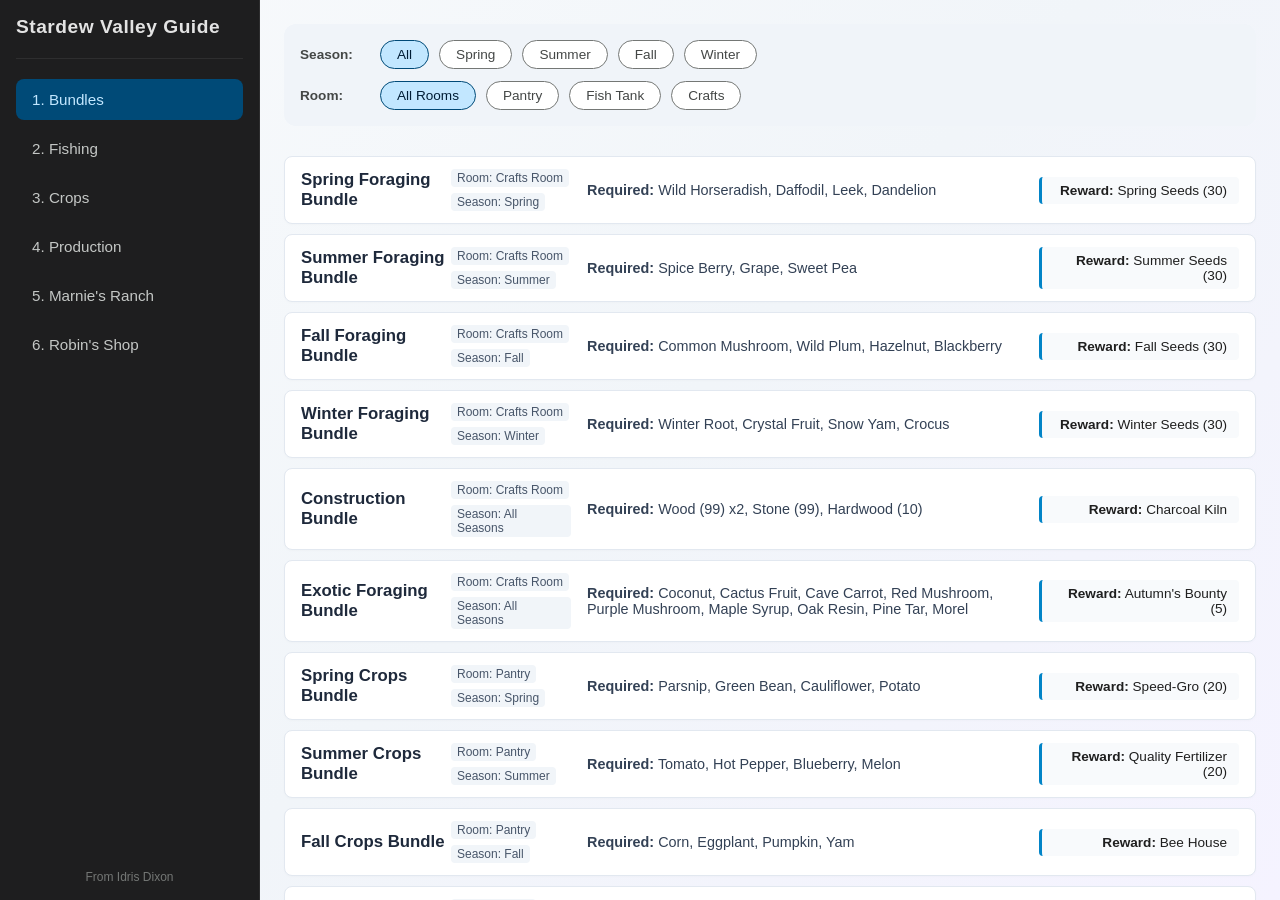
==== stardew/index.html @ 5dd16cc0 "Add zelda lobby" ====
<!DOCTYPE html>
<html lang="en">
<head>
    <meta charset="UTF-8">
    <meta name="viewport" content="width=device-width, initial-scale=1.0">
    <title>Stardew Valley Guide</title>
    <link rel="stylesheet" href="style.css">
</head>
<body>

    <div class="app-container">
        
        <aside class="sidebar">
            <div class="sidebar-header">
                <h2>Stardew Valley Guide</h2>
            </div>
            <nav class="sidebar-nav">
                <button class="nav-item active" onclick="switchMainTab('bundles-panel', this)">1. Bundles</button>
                <button class="nav-item" onclick="switchMainTab('fishing-panel', this)">2. Fishing</button>
                <button class="nav-item" onclick="switchMainTab('crops-panel', this)">3. Crops</button>
                <button class="nav-item" onclick="switchMainTab('artisan-panel', this)">4. Production</button>
                <button class="nav-item" onclick="switchMainTab('marnie-panel', this)">5. Marnie's Ranch</button>
                <button class="nav-item" onclick="switchMainTab('robin-panel', this)">6. Robin's Shop</button>
            </nav>
            <div class="sidebar-footer">
                <p>From Idris Dixon</p>
            </div>
        </aside>

        <main class="main-content">
            
            <div id="bundles-panel" class="tab-panel active">
                <div class="filter-container">
                    <div class="filter-group">
                        <span class="filter-label">Season:</span>
                        <button class="filter-btn active" onclick="filterSeason('All')">All</button>
                        <button class="filter-btn" onclick="filterSeason('Spring')">Spring</button>
                        <button class="filter-btn" onclick="filterSeason('Summer')">Summer</button>
                        <button class="filter-btn" onclick="filterSeason('Fall')">Fall</button>
                        <button class="filter-btn" onclick="filterSeason('Winter')">Winter</button>
                    </div>
                    <div class="filter-group">
                        <span class="filter-label">Room:</span>
                        <button class="filter-btn active" onclick="filterRoom('All')">All Rooms</button>
                        <button class="filter-btn" onclick="filterRoom('Pantry')">Pantry</button>
                        <button class="filter-btn" onclick="filterRoom('Fish Tank')">Fish Tank</button>
                        <button class="filter-btn" onclick="filterRoom('Crafts Room')">Crafts</button>
                    </div>
                </div>
                <div class="bundle-grid" id="bundle-container"></div>
            </div>

            <div id="fishing-panel" class="tab-panel">
                <div class="filter-container">
                    <div class="filter-group">
                        <span class="filter-label">Season:</span>
                        <button class="filter-btn active" onclick="filterFish('season', 'All', this)">All</button>
                        <button class="filter-btn" onclick="filterFish('season', 'Spring', this)">Spring</button>
                        <button class="filter-btn" onclick="filterFish('season', 'Summer', this)">Summer</button>
                        <button class="filter-btn" onclick="filterFish('season', 'Fall', this)">Fall</button>
                        <button class="filter-btn" onclick="filterFish('season', 'Winter', this)">Winter</button>
                    </div>
                    <div class="filter-group">
                        <span class="filter-label">Location:</span>
                        <button class="filter-btn active" onclick="filterFish('location', 'All', this)">All Locations</button>
                        <button class="filter-btn" onclick="filterFish('location', 'River', this)">River</button>
                        <button class="filter-btn" onclick="filterFish('location', 'Ocean', this)">Ocean</button>
                        <button class="filter-btn" onclick="filterFish('location', 'Mountain', this)">Mountain</button>
                    </div>
                </div>
                <div class="bundle-grid" id="fishing-container"></div>
            </div>

            <div id="crops-panel" class="tab-panel">
                <div class="filter-container">
                    <div class="filter-group">
                        <span class="filter-label">Season:</span>
                        <button class="filter-btn active" onclick="filterCrop('All', this)">All Seasons</button>
                        <button class="filter-btn" onclick="filterCrop('Spring', this)">Spring</button>
                        <button class="filter-btn" onclick="filterCrop('Summer', this)">Summer</button>
                        <button class="filter-btn" onclick="filterCrop('Fall', this)">Fall</button>
                    </div>
                </div>
                <div class="bundle-grid" id="crops-container"></div>
            </div>

            <div id="artisan-panel" class="tab-panel">
                <div class="bundle-grid" id="artisan-container"></div>
            </div>

            <div id="marnie-panel" class="tab-panel">
                <div class="filter-container">
                    <div class="filter-group">
                        <span class="filter-label">Category:</span>
                        <button class="filter-btn active" onclick="filterRanch('All', this)">All Items</button>
                        <button class="filter-btn" onclick="filterRanch('Livestock', this)">Livestock</button>
                        <button class="filter-btn" onclick="filterRanch('Shop', this)">Tools & Goods</button>
                    </div>
                </div>
                <div class="bundle-grid" id="ranch-container"></div>
            </div>

            <div id="robin-panel" class="tab-panel">
                <div class="filter-container">
                    <div class="filter-group">
                        <span class="filter-label">Infrastructure:</span>
                        <button class="filter-btn active" onclick="filterRobin('All', this)">All</button>
                        <button class="filter-btn" onclick="filterRobin('Housing', this)">Housing</button>
                        <button class="filter-btn" onclick="filterRobin('Animal', this)">Animal</button>
                        <button class="filter-btn" onclick="filterRobin('Utility', this)">Utility</button>
                    </div>
                </div>
                <div class="bundle-grid" id="robin-container"></div>
            </div>

        </main>
    </div>

    <script src="app.js"></script>
</body>
</html>
---- stardew/style.css ----
/* ================= 🌌 全局重置与基础底调 ================= */
* {
    margin: 0;
    padding: 0;
    box-sizing: border-box;
    font-family: -apple-system, BlinkMacSystemFont, "Segoe UI", Roboto, Helvetica, Arial, sans-serif;
}

body {
    background-color: #f8f9fa;
    color: #1f1f1f;
    height: 100vh;
    overflow: hidden;
}

/* 页面总容器 */
.app-container {
    display: flex;
    width: 100vw;
    height: 100vh;
}

/* ================= 🏢 左侧边栏高级样式 (Sidebar) ================= */
.sidebar {
    width: 260px;
    background-color: #1e1e1f; 
    color: #e3e3e3;
    display: flex;
    flex-direction: column;
    justify-content: space-between;
    padding: 16px;
    flex-shrink: 0; 
    border-right: 1px solid #2e2e2f;
}

.sidebar-header {
    display: flex;
    align-items: center;
    justify-content: space-between;
    padding-bottom: 20px;
    border-bottom: 1px solid #2e2e2f;
}

.sidebar-header h2 {
    font-size: 1.2rem;
    font-weight: 600;
    letter-spacing: 0.5px;
}

.version-tag {
    font-size: 0.75rem;
    background-color: #333335;
    padding: 2px 6px;
    border-radius: 4px;
    color: #9aa0a6;
}

.sidebar-nav {
    display: flex;
    flex-direction: column;
    gap: 8px;
    margin-top: 20px;
    flex-grow: 1;
}

.nav-item {
    width: 100%;
    background: none;
    border: none;
    color: #c4c7c5;
    padding: 12px 16px;
    text-align: left;
    font-size: 0.95rem;
    border-radius: 8px;
    cursor: pointer;
    transition: all 0.2s ease;
}

.nav-item:hover {
    background-color: #2b2a2b;
    color: #fff;
}

.nav-item.active {
    background-color: #004a77;
    color: #c2e7ff;
    font-weight: 500;
}

.sidebar-footer {
    font-size: 0.75rem;
    color: #747775;
    text-align: center;
    padding-top: 10px;
}

/* ================= 📄 右侧主视窗：轻量静态底色 ================= */
.main-content {
    flex-grow: 1;
    height: 100%;
    overflow-y: auto;
    padding: 24px;
    background: linear-gradient(135deg, #f8fafc 0%, #f1f5f9 50%, #f5f3ff 100%);
    background-attachment: fixed;
}

/* 模块面板显隐控制 */
.tab-panel {
    display: none;
    flex-direction: column;
    gap: 20px;
}

.tab-panel.active {
    display: flex;
}

/* ================= 🎛️ 二级胶囊筛选器容器 ================= */
.filter-container {
    background-color: #f0f4f9;
    border-radius: 12px;
    padding: 16px;
    display: flex;
    flex-direction: column;
    gap: 12px;
}

.filter-group {
    display: flex;
    align-items: center;
    gap: 10px;
    flex-wrap: wrap;
}

.filter-label {
    font-size: 0.85rem;
    font-weight: 600;
    color: #444746;
    min-width: 70px;
}

.filter-btn {
    background-color: #ffffff;
    border: 1px solid #747775;
    color: #444746;
    padding: 6px 16px;
    border-radius: 100px; 
    font-size: 0.85rem;
    cursor: pointer;
    transition: all 0.2s;
}

.filter-btn:hover {
    background-color: #eaeef6;
}

.filter-btn.active {
    background-color: #c2e7ff;
    border-color: #004a77;
    color: #001d35;
    font-weight: 500;
}

/* ================= 🃏 完美归位：扁平工整单行列表（完全对齐图4） ================= */
.bundle-grid, #crops-container {
    display: flex !important;
    flex-direction: column !important;
    gap: 10px !important;
    margin-top: 10px;
    width: 100%;
}

/* 强制让普通卡片和Crops卡片都变成图4那种精致的单行扁平条 */
.card, .crop-card {
    background: #ffffff !important; 
    border: 1px solid #e2e8f0 !important; 
    border-radius: 8px !important;
    padding: 12px 16px !important;
    display: flex !important;
    flex-direction: row !important; /* 强制单行横向对齐 */
    align-items: center !important;
    justify-content: space-between !important;
    width: 100% !important;       
    box-shadow: 0 1px 3px rgba(0,0,0,0.02) !important;
    transition: background-color 0.15s, transform 0.1s;
}

.card:hover, .crop-card:hover {
    transform: translateX(4px) !important;
    background-color: #f8fafc !important;
}

/* 统一最左侧名称标题宽度 */
.card h2, .crop-header h2 {
    font-size: 1.05rem !important;
    font-weight: 600 !important;
    border-bottom: none !important;
    margin-bottom: 0 !important;
    width: 150px !important; 
    flex-shrink: 0 !important;
    color: #1e293b !important;
}

/* 统一紧随其后的属性小标签 */
.meta-info, .crop-meta {
    display: flex !important;
    gap: 6px !important;
    margin-bottom: 0 !important;
    width: 120px !important; 
    flex-shrink: 0 !important;
    flex-wrap: wrap !important; 
}

.badge, .crop-badge {
    font-size: 0.75rem !important;
    padding: 2px 6px !important;
    border-radius: 4px !important;
    background-color: #f1f5f9 !important;
    color: #475569 !important;
}

/* 统一中间的核心文本区域（强制变成图4那样的横向单行流） */
.card-details, .crop-stats {
    display: flex !important;
    flex-direction: row !important; 
    gap: 20px !important;
    font-size: 0.9rem !important;
    color: #334155 !important;
    flex-grow: 1 !important; 
    padding: 0 16px !important;
    flex-wrap: wrap !important; 
    background: none !important; /* 移除任何卡片背景底框 */
}

/* 修复Crops数据行的内部布局 */
.crop-stats .stat-row {
    display: flex !important;
    gap: 4px !important;
}

/* 统一最右侧的淡色独立高亮区域（比如利润或奖励） */
.reward, .crop-profit {
    margin-top: 0 !important;
    padding: 6px 12px !important;
    background-color: #f8fafc !important;
    border-left: 3px solid #0284c7 !important;
    border-radius: 4px !important;
    font-size: 0.85rem !important;
    width: 200px !important; 
    text-align: right !important;
    flex-shrink: 0 !important; 
    border-top: none !important; /* 移除虚线 */
    color: #1f1f1f !important;
}

/* ================= 📱 移动端自适应 ================= */
@media (max-width: 768px) {
    .card, .crop-card {
        flex-direction: column !important;
        align-items: flex-start !important;
        gap: 8px !important;
    }
    .card h2, .crop-header h2 { width: 100% !important; }
    .meta-info, .crop-meta { width: 100% !important; }
    .card-details, .crop-stats { padding: 0 !important; flex-direction: column !important; gap: 4px !important; }
    .reward, .crop-profit { width: 100% !important; text-align: left !important; }

    .app-container { flex-direction: column; height: 100vh; width: 100vw; }
    .sidebar { width: 100%; height: auto; padding: 12px 16px 8px 16px; border-right: none; border-bottom: 1px solid #2e2e2f; gap: 8px; }
    .sidebar-header { padding-bottom: 8px; border-bottom: none; }
    .sidebar-header h2 { font-size: 1.1rem; }
    .sidebar-nav { flex-direction: row; margin-top: 0; gap: 6px; overflow-x: auto; padding-bottom: 6px; }
    .sidebar-nav::-webkit-scrollbar { display: none; }
    .nav-item { white-space: nowrap; padding: 6px 12px; font-size: 0.85rem; width: auto; text-align: center; }
    .sidebar-footer { display: none; }
    .main-content { padding: 12px; height: calc(100vh - 100px); overflow-y: auto; }
    .filter-container { padding: 10px; gap: 8px; }
    .filter-btn { padding: 4px 12px; font-size: 0.8rem; }
}
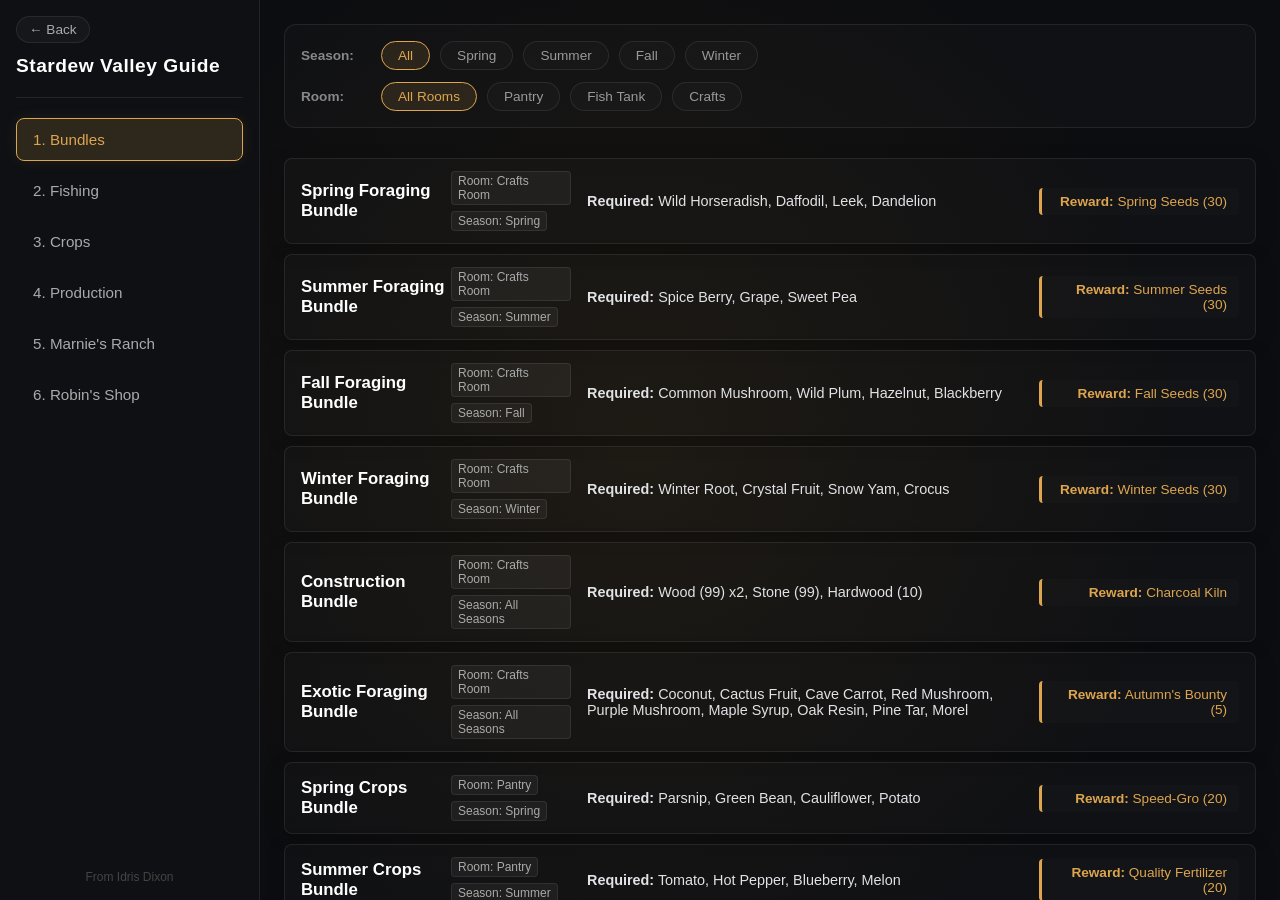
==== commit 47d9e7f1: "Add files via upload" ====
--- a/stardew/index.html
+++ b/stardew/index.html
@@ -12,6 +12,7 @@
         
         <aside class="sidebar">
             <div class="sidebar-header">
+                <a href="../index.html" class="back-home-link">← Back</a>
                 <h2>Stardew Valley Guide</h2>
             </div>
             <nav class="sidebar-nav">
--- a/stardew/style.css
+++ b/stardew/style.css
@@ -1,4 +1,4 @@
-/* ================= 🌌 全局重置与基础底调 ================= */
+/* ================= 🌌 全局重置与暗黑底调 (全面统一塞尔达) ================= */
 * {
     margin: 0;
     padding: 0;
@@ -6,9 +6,18 @@
     font-family: -apple-system, BlinkMacSystemFont, "Segoe UI", Roboto, Helvetica, Arial, sans-serif;
 }
 
+:root {
+    --bg-color: #0c0d10;
+    --text-color: #f0f2f5;
+    --stardew-neon: #dda54e;   /* 星露谷专属：标志性复古麦穗金霓虹 */
+    --table-border: rgba(255, 255, 255, 0.08);
+    --card-bg: rgba(255, 255, 255, 0.02);
+    --focus-bg: rgba(221, 165, 78, 0.08);
+}
+
 body {
-    background-color: #f8f9fa;
-    color: #1f1f1f;
+    background-color: var(--bg-color);
+    color: var(--text-color);
     height: 100vh;
     overflow: hidden;
 }
@@ -18,41 +27,45 @@
     display: flex;
     width: 100vw;
     height: 100vh;
+    background: radial-gradient(circle at center, #1a1610 0%, #0c0d10 70%); /* 微金暗黑渐变底色 */
 }
 
 /* ================= 🏢 左侧边栏高级样式 (Sidebar) ================= */
 .sidebar {
     width: 260px;
-    background-color: #1e1e1f; 
+    background-color: rgba(16, 17, 22, 0.8);
     color: #e3e3e3;
     display: flex;
     flex-direction: column;
     justify-content: space-between;
     padding: 16px;
     flex-shrink: 0; 
-    border-right: 1px solid #2e2e2f;
+    border-right: 1px solid var(--table-border);
 }
 
 .sidebar-header {
     display: flex;
-    align-items: center;
-    justify-content: space-between;
+    flex-direction: column; /* 调整为纵向包裹返回键与标题 */
+    gap: 12px;
     padding-bottom: 20px;
-    border-bottom: 1px solid #2e2e2f;
+    border-bottom: 1px solid var(--table-border);
+    align-items: flex-start;
 }
 
 .sidebar-header h2 {
     font-size: 1.2rem;
     font-weight: 600;
     letter-spacing: 0.5px;
+    color: #fff;
 }
 
 .version-tag {
     font-size: 0.75rem;
-    background-color: #333335;
+    background-color: rgba(255, 255, 255, 0.05);
     padding: 2px 6px;
     border-radius: 4px;
-    color: #9aa0a6;
+    color: #888;
+    border: 1px solid var(--table-border);
 }
 
 .sidebar-nav {
@@ -66,42 +79,44 @@
 .nav-item {
     width: 100%;
     background: none;
-    border: none;
-    color: #c4c7c5;
+    border: 1px solid transparent;
+    color: #aaa;
     padding: 12px 16px;
     text-align: left;
     font-size: 0.95rem;
     border-radius: 8px;
     cursor: pointer;
-    transition: all 0.2s ease;
+    transition: all 0.25s ease;
 }
 
 .nav-item:hover {
-    background-color: #2b2a2b;
+    border-color: rgba(221, 165, 78, 0.4);
     color: #fff;
+    background-color: rgba(255, 255, 255, 0.02);
 }
 
 .nav-item.active {
-    background-color: #004a77;
-    color: #c2e7ff;
+    background: rgba(221, 165, 78, 0.15);
+    border-color: var(--stardew-neon);
+    color: var(--stardew-neon);
     font-weight: 500;
+    box-shadow: 0 0 15px rgba(221, 165, 78, 0.1);
 }
 
 .sidebar-footer {
     font-size: 0.75rem;
-    color: #747775;
+    color: #444;
     text-align: center;
     padding-top: 10px;
 }
 
-/* ================= 📄 右侧主视窗：轻量静态底色 ================= */
+/* ================= 📄 右侧主视窗 ================= */
 .main-content {
     flex-grow: 1;
     height: 100%;
     overflow-y: auto;
     padding: 24px;
-    background: linear-gradient(135deg, #f8fafc 0%, #f1f5f9 50%, #f5f3ff 100%);
-    background-attachment: fixed;
+    background: transparent; /* 移除原本的亮色渐变，采用总容器的全局暗黑 */
 }
 
 /* 模块面板显隐控制 */
@@ -117,7 +132,8 @@
 
 /* ================= 🎛️ 二级胶囊筛选器容器 ================= */
 .filter-container {
-    background-color: #f0f4f9;
+    background: var(--card-bg);
+    border: 1px solid var(--table-border);
     border-radius: 12px;
     padding: 16px;
     display: flex;
@@ -135,14 +151,14 @@
 .filter-label {
     font-size: 0.85rem;
     font-weight: 600;
-    color: #444746;
+    color: #888;
     min-width: 70px;
 }
 
 .filter-btn {
-    background-color: #ffffff;
-    border: 1px solid #747775;
-    color: #444746;
+    background-color: rgba(255, 255, 255, 0.02);
+    border: 1px solid var(--table-border);
+    color: #999;
     padding: 6px 16px;
     border-radius: 100px; 
     font-size: 0.85rem;
@@ -151,17 +167,18 @@
 }
 
 .filter-btn:hover {
-    background-color: #eaeef6;
+    border-color: rgba(221, 165, 78, 0.3);
+    color: #fff;
 }
 
 .filter-btn.active {
-    background-color: #c2e7ff;
-    border-color: #004a77;
-    color: #001d35;
+    background: rgba(221, 165, 78, 0.12);
+    border-color: var(--stardew-neon);
+    color: var(--stardew-neon);
     font-weight: 500;
 }
 
-/* ================= 🃏 完美归位：扁平工整单行列表（完全对齐图4） ================= */
+/* ================= 🃏 完美归位：保持单行扁平化，注入塞尔达硬核边框科技感 ================= */
 .bundle-grid, #crops-container {
     display: flex !important;
     flex-direction: column !important;
@@ -170,27 +187,28 @@
     width: 100%;
 }
 
-/* 强制让普通卡片和Crops卡片都变成图4那种精致的单行扁平条 */
+/* 覆盖卡片样式：亮白变深邃暗黑，灰边变科幻极细边 */
 .card, .crop-card {
-    background: #ffffff !important; 
-    border: 1px solid #e2e8f0 !important; 
+    background: var(--card-bg) !important; 
+    border: 1px solid var(--table-border) !important; 
     border-radius: 8px !important;
     padding: 12px 16px !important;
     display: flex !important;
-    flex-direction: row !important; /* 强制单行横向对齐 */
+    flex-direction: row !important; /* 核心：完美保留你的单行排版 */
     align-items: center !important;
     justify-content: space-between !important;
     width: 100% !important;       
-    box-shadow: 0 1px 3px rgba(0,0,0,0.02) !important;
-    transition: background-color 0.15s, transform 0.1s;
+    box-shadow: 0 4px 20px rgba(0,0,0,0.2) !important;
+    transition: all 0.25s ease !important;
 }
 
 .card:hover, .crop-card:hover {
     transform: translateX(4px) !important;
-    background-color: #f8fafc !important;
-}
-
-/* 统一最左侧名称标题宽度 */
+    background-color: rgba(255, 255, 255, 0.04) !important;
+    border-color: rgba(221, 165, 78, 0.3) !important;
+}
+
+/* 统一最左侧名称标题颜色 */
 .card h2, .crop-header h2 {
     font-size: 1.05rem !important;
     font-weight: 600 !important;
@@ -198,10 +216,10 @@
     margin-bottom: 0 !important;
     width: 150px !important; 
     flex-shrink: 0 !important;
-    color: #1e293b !important;
-}
-
-/* 统一紧随其后的属性小标签 */
+    color: #ffffff !important; /* 变白 */
+}
+
+/* 属性小标签 */
 .meta-info, .crop-meta {
     display: flex !important;
     gap: 6px !important;
@@ -215,21 +233,22 @@
     font-size: 0.75rem !important;
     padding: 2px 6px !important;
     border-radius: 4px !important;
-    background-color: #f1f5f9 !important;
-    color: #475569 !important;
-}
-
-/* 统一中间的核心文本区域（强制变成图4那样的横向单行流） */
+    background-color: rgba(255, 255, 255, 0.05) !important;
+    color: #aaa !important;
+    border: 1px solid var(--table-border) !important;
+}
+
+/* 中间核心文本区域 */
 .card-details, .crop-stats {
     display: flex !important;
     flex-direction: row !important; 
     gap: 20px !important;
     font-size: 0.9rem !important;
-    color: #334155 !important;
+    color: #e0e2e5 !important; /* 字体反白提升对比度 */
     flex-grow: 1 !important; 
     padding: 0 16px !important;
     flex-wrap: wrap !important; 
-    background: none !important; /* 移除任何卡片背景底框 */
+    background: none !important;
 }
 
 /* 修复Crops数据行的内部布局 */
@@ -238,22 +257,22 @@
     gap: 4px !important;
 }
 
-/* 统一最右侧的淡色独立高亮区域（比如利润或奖励） */
+/* 统一最右侧的独立高亮区域（利润或奖励） */
 .reward, .crop-profit {
     margin-top: 0 !important;
     padding: 6px 12px !important;
-    background-color: #f8fafc !important;
-    border-left: 3px solid #0284c7 !important;
+    background-color: rgba(255, 255, 255, 0.01) !important;
+    border-left: 3px solid var(--stardew-neon) !important; /* 左侧高亮条切换为星露谷金 */
     border-radius: 4px !important;
     font-size: 0.85rem !important;
     width: 200px !important; 
     text-align: right !important;
     flex-shrink: 0 !important; 
-    border-top: none !important; /* 移除虚线 */
-    color: #1f1f1f !important;
-}
-
-/* ================= 📱 移动端自适应 ================= */
+    border-top: none !important;
+    color: var(--stardew-neon) !important;
+}
+
+/* ================= 📱 移动端自适应（同步暗黑重构） ================= */
 @media (max-width: 768px) {
     .card, .crop-card {
         flex-direction: column !important;
@@ -266,7 +285,7 @@
     .reward, .crop-profit { width: 100% !important; text-align: left !important; }
 
     .app-container { flex-direction: column; height: 100vh; width: 100vw; }
-    .sidebar { width: 100%; height: auto; padding: 12px 16px 8px 16px; border-right: none; border-bottom: 1px solid #2e2e2f; gap: 8px; }
+    .sidebar { width: 100%; height: auto; padding: 12px 16px 8px 16px; border-right: none; border-bottom: 1px solid var(--table-border); gap: 8px; }
     .sidebar-header { padding-bottom: 8px; border-bottom: none; }
     .sidebar-header h2 { font-size: 1.1rem; }
     .sidebar-nav { flex-direction: row; margin-top: 0; gap: 6px; overflow-x: auto; padding-bottom: 6px; }
@@ -276,4 +295,26 @@
     .main-content { padding: 12px; height: calc(100vh - 100px); overflow-y: auto; }
     .filter-container { padding: 10px; gap: 8px; }
     .filter-btn { padding: 4px 12px; font-size: 0.8rem; }
+}
+
+/* ==================== 返回大厅按钮独立样式 ==================== */
+.back-home-link {
+    display: inline-block;
+    align-self: flex-start;
+    color: #aaa;
+    text-decoration: none;
+    font-size: 0.85rem;
+    font-weight: 500;
+    padding: 5px 12px;
+    border: 1px solid var(--table-border);
+    border-radius: 20px;
+    background: rgba(255, 255, 255, 0.03);
+    transition: all 0.2s ease-in-out;
+}
+
+.back-home-link:hover {
+    color: #ffffff;
+    background: rgba(221, 165, 78, 0.1);
+    border-color: var(--stardew-neon);
+    box-shadow: 0 0 10px rgba(221, 165, 78, 0.2);
 }
